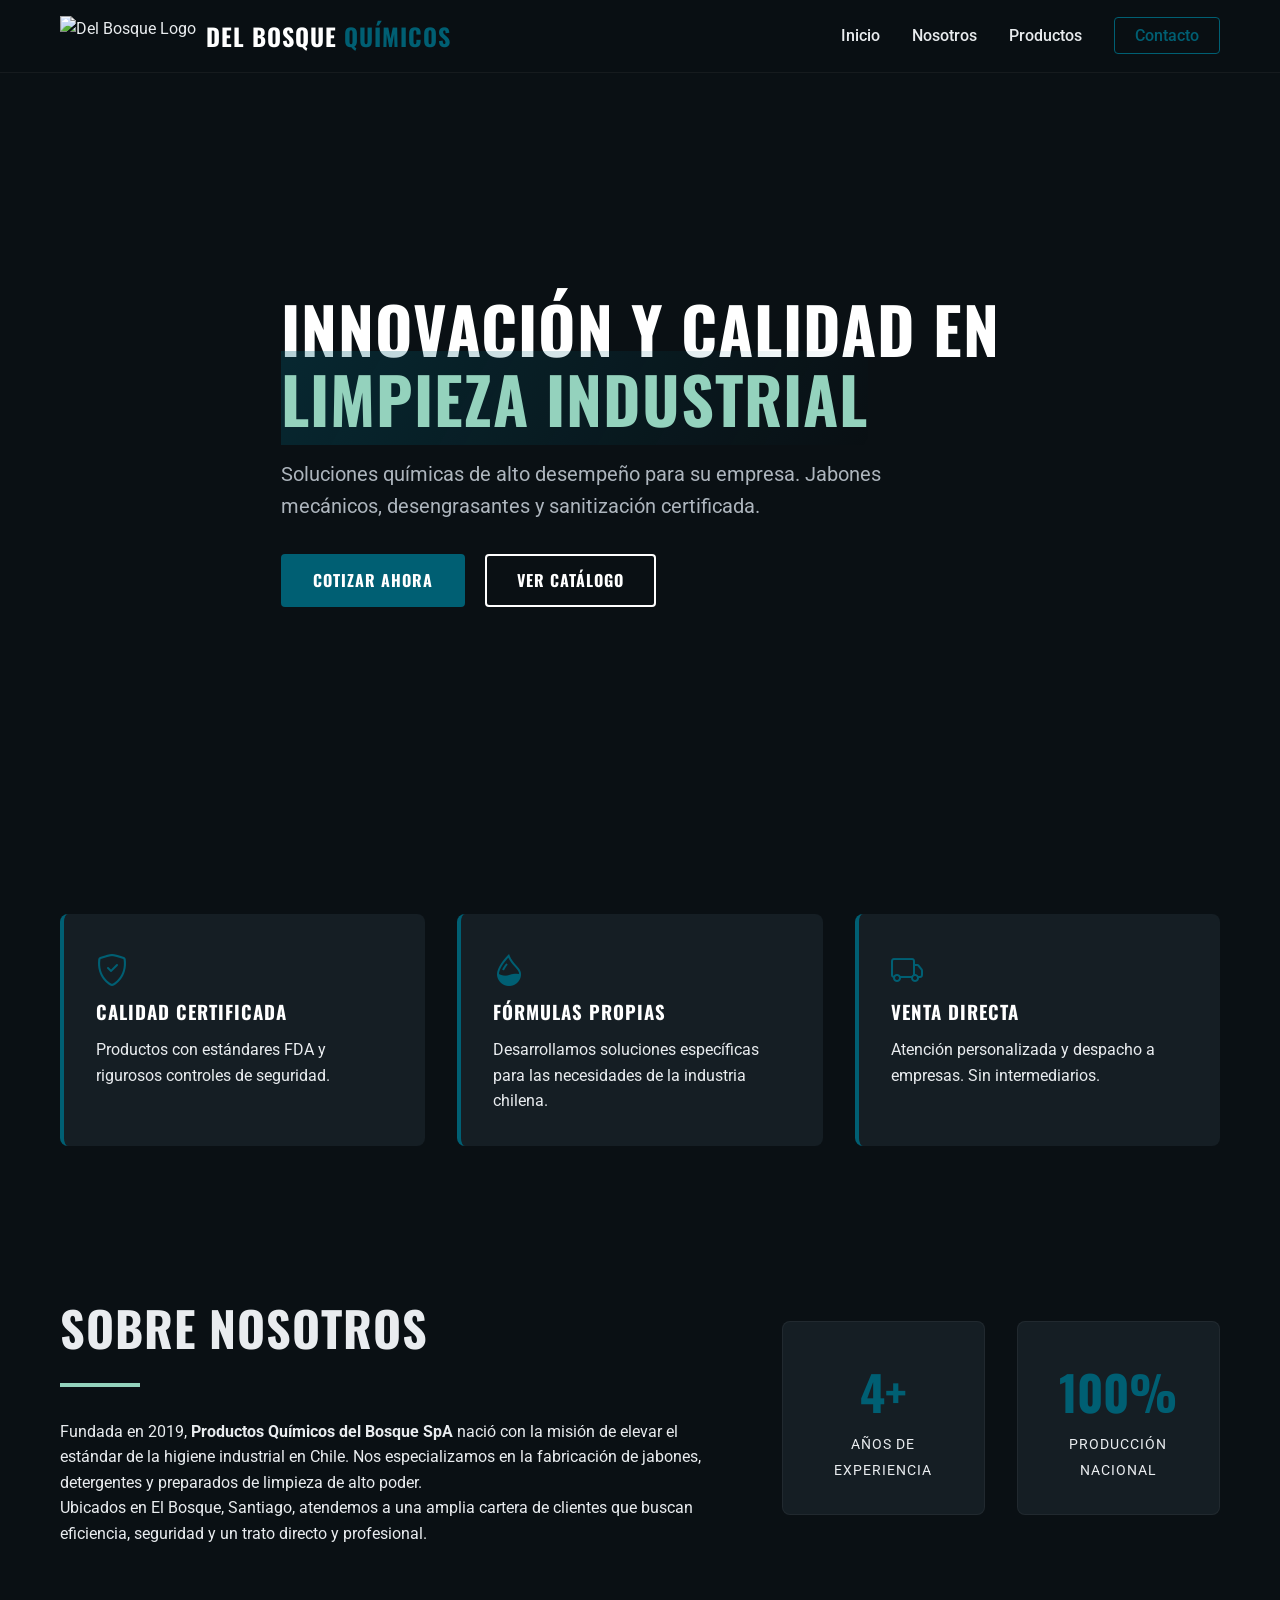
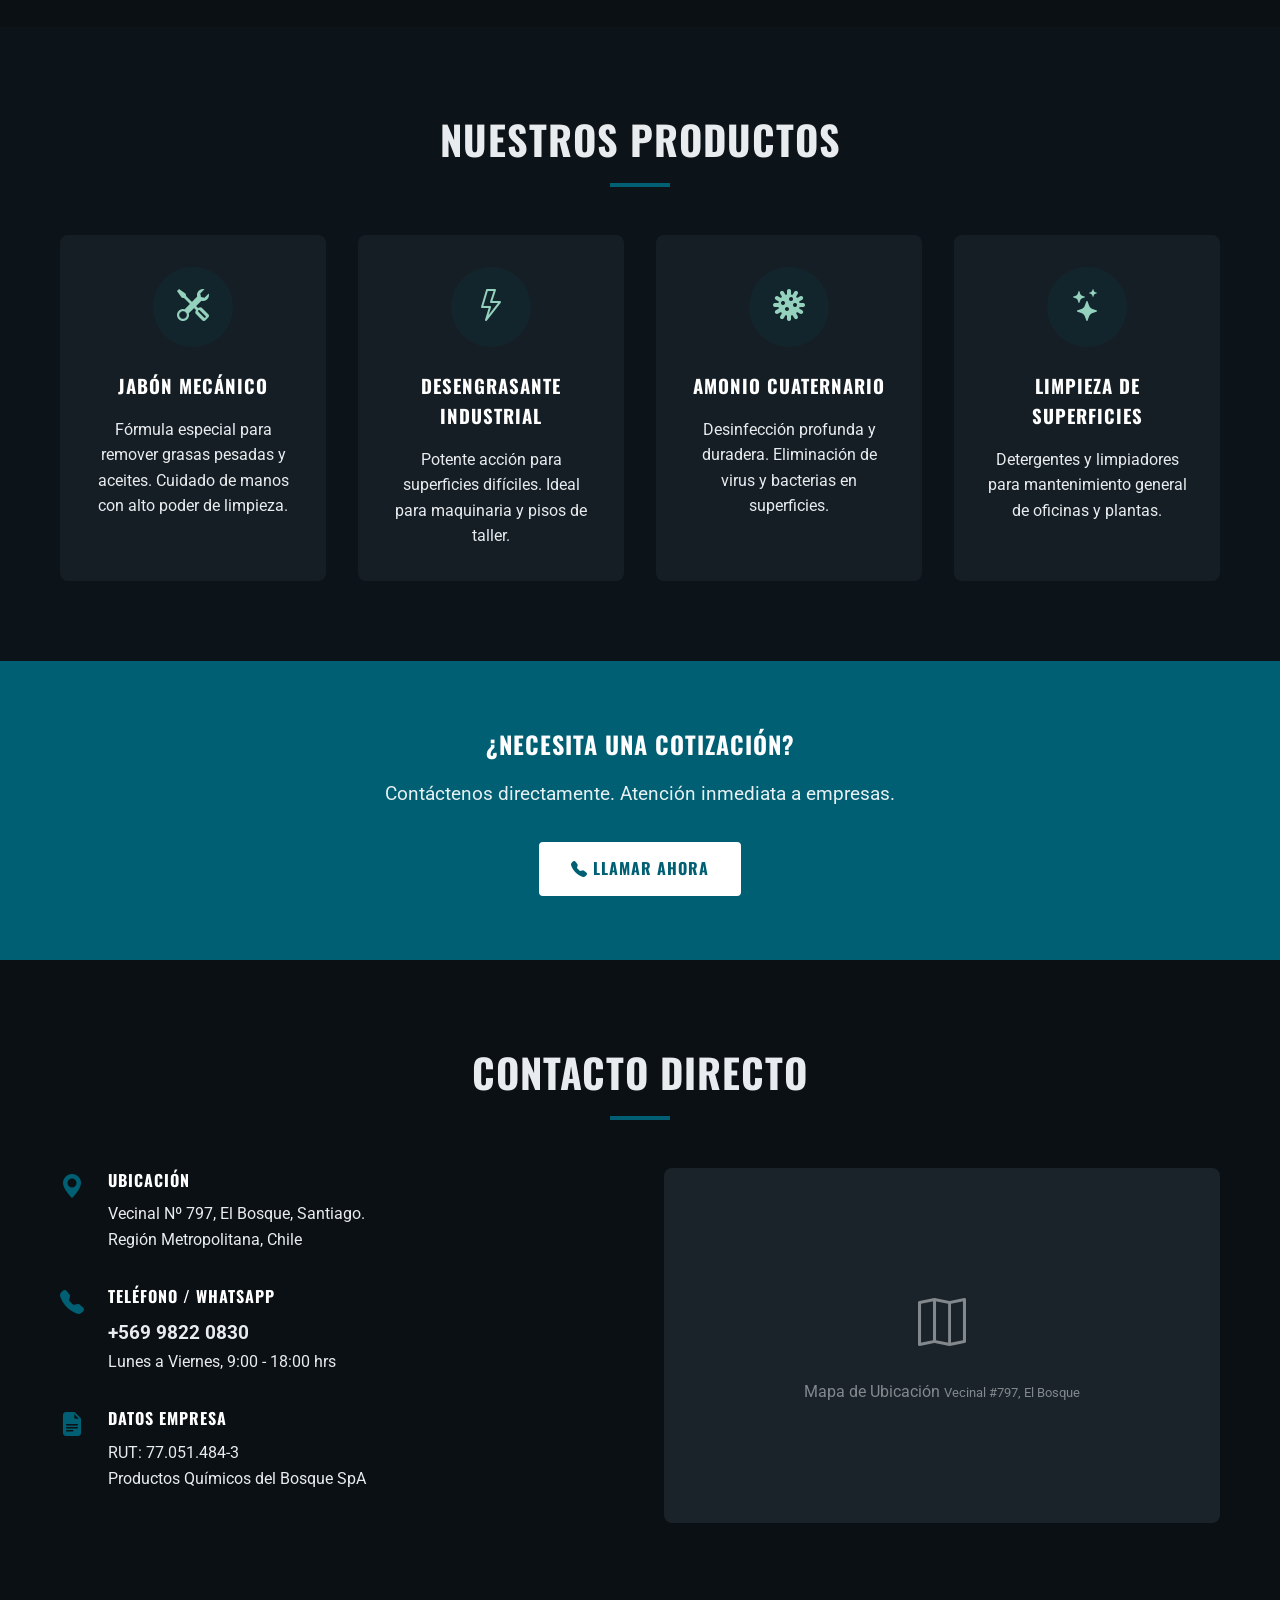
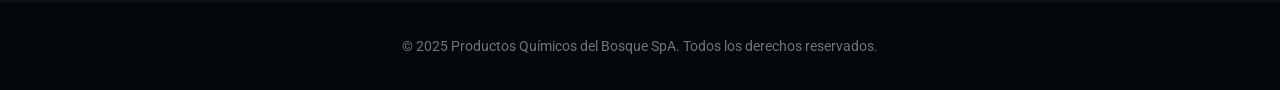
==== index.html @ 4465a27d "Add files via upload" ====
<!DOCTYPE html>
<html lang="es">

<head>
    <meta charset="UTF-8">
    <meta name="viewport" content="width=device-width, initial-scale=1.0">
    <title>Productos Químicos del Bosque | Soluciones de Limpieza Industrial</title>
    <meta name="description"
        content="Fabricación de jabones, detergentes y productos de limpieza industrial de alto estándar. Productos Químicos del Bosque SpA.">

    <!-- Fonts -->
    <link rel="preconnect" href="https://fonts.googleapis.com">
    <link rel="preconnect" href="https://fonts.gstatic.com" crossorigin>
    <link
        href="https://fonts.googleapis.com/css2?family=Oswald:wght@400;700&family=Roboto:wght@300;400;700&display=swap"
        rel="stylesheet">

    <!-- Styles -->
    <link rel="stylesheet" href="style.css">

    <!-- Icons -->
    <link rel="stylesheet" href="https://cdn.jsdelivr.net/npm/bootstrap-icons@1.11.1/font/bootstrap-icons.css">
</head>

<body>

    <!-- Navigation -->
    <nav class="navbar">
        <div class="container nav-container">
            <div class="logo">
                <img src="logo_placeholder.png" alt="Del Bosque Logo" class="logo-img">
                <span class="logo-text">DEL BOSQUE <span class="accent-text">QUÍMICOS</span></span>
            </div>
            <ul class="nav-links">
                <li><a href="#home">Inicio</a></li>
                <li><a href="#about">Nosotros</a></li>
                <li><a href="#products">Productos</a></li>
                <li><a href="#contact" class="btn-nav">Contacto</a></li>
            </ul>
            <div class="mobile-toggle">
                <i class="bi bi-list"></i>
            </div>
        </div>
    </nav>

    <!-- Hero Section -->
    <header id="home" class="hero">
        <div class="hero-overlay"></div>
        <div class="container hero-content">
            <h1 class="fade-in">INNOVACIÓN Y CALIDAD EN <br><span class="text-highlight">LIMPIEZA INDUSTRIAL</span></h1>
            <p class="fade-in delay-1">Soluciones químicas de alto desempeño para su empresa. Jabones mecánicos,
                desengrasantes y sanitización certificada.</p>
            <div class="hero-btns fade-in delay-2">
                <a href="#contact" class="btn btn-primary">COTIZAR AHORA</a>
                <a href="#products" class="btn btn-outline">VER CATÁLOGO</a>
            </div>
        </div>
    </header>

    <!-- Features / Intro -->
    <section class="features">
        <div class="container feature-grid">
            <div class="feature-card">
                <i class="bi bi-shield-check"></i>
                <h3>Calidad Certificada</h3>
                <p>Productos con estándares FDA y rigurosos controles de seguridad.</p>
            </div>
            <div class="feature-card">
                <i class="bi bi-droplet-half"></i>
                <h3>Fórmulas Propias</h3>
                <p>Desarrollamos soluciones específicas para las necesidades de la industria chilena.</p>
            </div>
            <div class="feature-card">
                <i class="bi bi-truck"></i>
                <h3>Venta Directa</h3>
                <p>Atención personalizada y despacho a empresas. Sin intermediarios.</p>
            </div>
        </div>
    </section>

    <!-- About Section -->
    <section id="about" class="about">
        <div class="container split-layout">
            <div class="about-text">
                <h2>SOBRE NOSOTROS</h2>
                <div class="divider"></div>
                <p>Fundada en 2019, <strong>Productos Químicos del Bosque SpA</strong> nació con la misión de elevar el
                    estándar de la higiene industrial en Chile. Nos especializamos en la fabricación de jabones,
                    detergentes y preparados de limpieza de alto poder.</p>
                <p>Ubicados en El Bosque, Santiago, atendemos a una amplia cartera de clientes que buscan eficiencia,
                    seguridad y un trato directo y profesional.</p>
            </div>
            <div class="about-stats">
                <div class="stat-item">
                    <span class="number">4+</span>
                    <span class="label">Años de Experiencia</span>
                </div>
                <div class="stat-item">
                    <span class="number">100%</span>
                    <span class="label">Producción Nacional</span>
                </div>
            </div>
        </div>
    </section>

    <!-- Products Preview -->
    <section id="products" class="products">
        <div class="container">
            <h2 class="section-title">NUESTROS PRODUCTOS</h2>
            <div class="product-grid">
                <div class="product-card">
                    <div class="card-icon"><i class="bi bi-tools"></i></div>
                    <h3>Jabón Mecánico</h3>
                    <p>Fórmula especial para remover grasas pesadas y aceites. Cuidado de manos con alto poder de
                        limpieza.</p>
                </div>
                <div class="product-card">
                    <div class="card-icon"><i class="bi bi-lightning"></i></div>
                    <h3>Desengrasante Industrial</h3>
                    <p>Potente acción para superficies difíciles. Ideal para maquinaria y pisos de taller.</p>
                </div>
                <div class="product-card">
                    <div class="card-icon"><i class="bi bi-virus"></i></div>
                    <h3>Amonio Cuaternario</h3>
                    <p>Desinfección profunda y duradera. Eliminación de virus y bacterias en superficies.</p>
                </div>
                <div class="product-card">
                    <div class="card-icon"><i class="bi bi-stars"></i></div>
                    <h3>Limpieza de Superficies</h3>
                    <p>Detergentes y limpiadores para mantenimiento general de oficinas y plantas.</p>
                </div>
            </div>
        </div>
    </section>

    <!-- CTA Section -->
    <section class="cta-section">
        <div class="container">
            <h2>¿NECESITA UNA COTIZACIÓN?</h2>
            <p>Contáctenos directamente. Atención inmediata a empresas.</p>
            <a href="tel:+56998220830" class="btn btn-white"><i class="bi bi-telephone-fill"></i> LLAMAR AHORA</a>
        </div>
    </section>

    <!-- Contact Section -->
    <section id="contact" class="contact">
        <div class="container">
            <h2 class="section-title">CONTACTO DIRECTO</h2>
            <div class="contact-wrapper">
                <div class="contact-info">
                    <div class="info-item">
                        <i class="bi bi-geo-alt-fill"></i>
                        <div>
                            <h4>Ubicación</h4>
                            <p>Vecinal Nº 797, El Bosque, Santiago.</p>
                            <p class="small">Región Metropolitana, Chile</p>
                        </div>
                    </div>
                    <div class="info-item">
                        <i class="bi bi-telephone-fill"></i>
                        <div>
                            <h4>Teléfono / WhatsApp</h4>
                            <p><a href="tel:+56998220830">+569 9822 0830</a></p>
                            <p class="small">Lunes a Viernes, 9:00 - 18:00 hrs</p>
                        </div>
                    </div>
                    <div class="info-item">
                        <i class="bi bi-file-earmark-text-fill"></i>
                        <div>
                            <h4>Datos Empresa</h4>
                            <p>RUT: 77.051.484-3</p>
                            <p>Productos Químicos del Bosque SpA</p>
                        </div>
                    </div>
                </div>
                <div class="contact-map-placeholder">
                    <!-- Map placeholder intended -->
                    <div class="map-mock">
                        <i class="bi bi-map"></i>
                        <span>Mapa de Ubicación</span>
                        <small>Vecinal #797, El Bosque</small>
                    </div>
                </div>
            </div>
        </div>
    </section>

    <!-- Footer -->
    <footer>
        <div class="container footer-content">
            <p>&copy; 2025 Productos Químicos del Bosque SpA. Todos los derechos reservados.</p>
        </div>
    </footer>

    <script src="script.js"></script>
</body>

</html>
---- style.css ----
:root {
    --primary-color: #005f73;
    /* Deep Teal */
    --accent-color: #94d2bd;
    /* Light Teal/Cyan for highlights */
    --dark-bg: #0a1014;
    /* Almost black */
    --card-bg: #151e24;
    /* Dark gray for cards */
    --text-color: #e9ecef;
    --text-muted: #adb5bd;
    --white: #ffffff;
    --transition: all 0.3s ease;
}

* {
    margin: 0;
    padding: 0;
    box-sizing: border-box;
}

html {
    scroll-behavior: smooth;
}

body {
    font-family: 'Roboto', sans-serif;
    background-color: var(--dark-bg);
    color: var(--text-color);
    line-height: 1.6;
    overflow-x: hidden;
}

h1,
h2,
h3,
h4,
.logo-text,
.btn {
    font-family: 'Oswald', sans-serif;
    text-transform: uppercase;
    letter-spacing: 1px;
}

/* Utilities */
.container {
    max-width: 1200px;
    margin: 0 auto;
    padding: 0 20px;
}

.section-title {
    font-size: 2.5rem;
    text-align: center;
    margin-bottom: 3rem;
    position: relative;
    padding-bottom: 1rem;
}

.section-title::after {
    content: '';
    position: absolute;
    bottom: 0;
    left: 50%;
    transform: translateX(-50%);
    width: 60px;
    height: 4px;
    background-color: var(--primary-color);
}

.btn {
    display: inline-block;
    padding: 12px 30px;
    text-decoration: none;
    font-weight: 700;
    border-radius: 4px;
    transition: var(--transition);
}

.btn-primary {
    background-color: var(--primary-color);
    color: var(--white);
    border: 2px solid var(--primary-color);
}

.btn-primary:hover {
    background-color: transparent;
    border-color: var(--accent-color);
    color: var(--accent-color);
}

.btn-outline {
    background-color: transparent;
    color: var(--white);
    border: 2px solid var(--white);
    margin-left: 1rem;
}

.btn-outline:hover {
    background-color: var(--white);
    color: var(--dark-bg);
}

.btn-white {
    background-color: var(--white);
    color: var(--primary-color);
    border: 2px solid var(--white);
}

.btn-white:hover {
    background-color: transparent;
    color: var(--white);
}

/* Navbar */
.navbar {
    position: fixed;
    top: 0;
    width: 100%;
    background: rgba(10, 16, 20, 0.95);
    backdrop-filter: blur(10px);
    z-index: 1000;
    padding: 1rem 0;
    border-bottom: 1px solid rgba(255, 255, 255, 0.05);
}

.nav-container {
    display: flex;
    justify-content: space-between;
    align-items: center;
}

.logo {
    display: flex;
    align-items: center;
    gap: 10px;
}

.logo-img {
    height: 40px;
}

.logo-text {
    font-size: 1.5rem;
    font-weight: 700;
    color: var(--white);
}

.accent-text {
    color: var(--primary-color);
}

.nav-links {
    display: flex;
    list-style: none;
    gap: 2rem;
    align-items: center;
}

.nav-links a {
    color: var(--text-color);
    text-decoration: none;
    font-weight: 500;
    transition: var(--transition);
}

.nav-links a:hover {
    color: var(--accent-color);
}

.btn-nav {
    border: 1px solid var(--primary-color);
    padding: 8px 20px;
    border-radius: 4px;
    color: var(--primary-color) !important;
}

.btn-nav:hover {
    background-color: var(--primary-color);
    color: var(--white) !important;
}

.mobile-toggle {
    display: none;
    font-size: 1.5rem;
    cursor: pointer;
}

/* Hero */
.hero {
    height: 100vh;
    background-image: url('hero_background.png');
    background-size: cover;
    background-position: center;
    position: relative;
    display: flex;
    align-items: center;
    margin-bottom: 0;
    /* Changed from -5px to 0 to fix potential gap */
}

.hero-overlay {
    position: absolute;
    top: 0;
    left: 0;
    width: 100%;
    height: 100%;
    background: linear-gradient(rgba(10, 16, 20, 0.7), rgba(10, 16, 20, 0.9));
}

.hero-content {
    position: relative;
    z-index: 1;
    max-width: 800px;
}

.hero h1 {
    font-size: 4rem;
    line-height: 1.1;
    margin-bottom: 1.5rem;
    color: var(--white);
}

.text-highlight {
    color: var(--accent-color);
    background: linear-gradient(120deg, rgba(0, 95, 115, 0.3) 0%, rgba(0, 95, 115, 0) 100%);
}

.hero p {
    font-size: 1.25rem;
    margin-bottom: 2rem;
    color: var(--text-muted);
    max-width: 600px;
}

/* Features */
.features {
    padding: 4rem 0;
    background-color: var(--dark-bg);
    margin-top: -50px;
    position: relative;
    z-index: 2;
}

.feature-grid {
    display: grid;
    grid-template-columns: repeat(auto-fit, minmax(300px, 1fr));
    gap: 2rem;
}

.feature-card {
    background: var(--card-bg);
    padding: 2rem;
    border-radius: 8px;
    border-left: 4px solid var(--primary-color);
    transition: var(--transition);
}

.feature-card:hover {
    transform: translateY(-5px);
    box-shadow: 0 10px 30px rgba(0, 0, 0, 0.3);
}

.feature-card i {
    font-size: 2rem;
    color: var(--primary-color);
    margin-bottom: 1rem;
}

.feature-card h3 {
    margin-bottom: 10px;
    color: var(--white);
}

/* About */
.about {
    padding: 5rem 0;
}

.split-layout {
    display: grid;
    grid-template-columns: 1.5fr 1fr;
    gap: 4rem;
    align-items: center;
}

.about-text h2 {
    font-size: 3rem;
    margin-bottom: 1rem;
}

.divider {
    width: 80px;
    height: 4px;
    background-color: var(--accent-color);
    margin-bottom: 2rem;
}

.about-stats {
    display: grid;
    grid-template-columns: 1fr 1fr;
    gap: 2rem;
}

.stat-item {
    text-align: center;
    background: var(--card-bg);
    padding: 2rem;
    border-radius: 8px;
    border: 1px solid rgba(255, 255, 255, 0.05);
}

.stat-item .number {
    display: block;
    font-size: 3rem;
    font-weight: 700;
    color: var(--primary-color);
    font-family: 'Oswald', sans-serif;
}

.stat-item .label {
    font-size: 0.9rem;
    text-transform: uppercase;
    letter-spacing: 1px;
}

/* Products */
.products {
    padding: 5rem 0;
    background-color: #0d1419;
}

.product-grid {
    display: grid;
    grid-template-columns: repeat(auto-fit, minmax(250px, 1fr));
    gap: 2rem;
}

.product-card {
    background: var(--card-bg);
    padding: 2rem;
    border-radius: 8px;
    text-align: center;
    transition: var(--transition);
    position: relative;
    overflow: hidden;
}

.product-card:hover {
    background: #1c262e;
    transform: translateY(-5px);
}

.card-icon {
    width: 80px;
    height: 80px;
    background-color: rgba(0, 95, 115, 0.1);
    border-radius: 50%;
    display: flex;
    align-items: center;
    justify-content: center;
    margin: 0 auto 1.5rem;
    color: var(--accent-color);
    font-size: 2rem;
}

.product-card h3 {
    margin-bottom: 1rem;
    color: var(--white);
}

/* CTA */
.cta-section {
    padding: 4rem 0;
    background-color: var(--primary-color);
    text-align: center;
    color: var(--white);
}

.cta-section h2 {
    margin-bottom: 1rem;
}

.cta-section p {
    margin-bottom: 2rem;
    font-size: 1.2rem;
    opacity: 0.9;
}

/* Contact */
.contact {
    padding: 5rem 0;
}

.contact-wrapper {
    display: grid;
    grid-template-columns: 1fr 1fr;
    gap: 3rem;
}

.info-item {
    display: flex;
    gap: 1.5rem;
    margin-bottom: 2rem;
}

.info-item i {
    font-size: 1.5rem;
    color: var(--primary-color);
}

.info-item h4 {
    margin-bottom: 0.5rem;
    color: var(--white);
}

.info-item a {
    color: var(--text-color);
    text-decoration: none;
    font-size: 1.2rem;
    font-weight: 700;
    transition: var(--transition);
}

.info-item a:hover {
    color: var(--accent-color);
}

.contact-map-placeholder {
    height: 100%;
    min-height: 300px;
    background-color: #1a2329;
    border-radius: 8px;
    display: flex;
    align-items: center;
    justify-content: center;
}

.map-mock {
    text-align: center;
    opacity: 0.5;
}

.map-mock i {
    font-size: 3rem;
    display: block;
    margin-bottom: 1rem;
}

/* Footer */
footer {
    padding: 2rem 0;
    background-color: #05080a;
    text-align: center;
    font-size: 0.9rem;
    color: #6c757d;
}

/* Responsive */
@media (max-width: 768px) {
    .hero h1 {
        font-size: 2.5rem;
    }

    .nav-links {
        display: none;
    }

    .mobile-toggle {
        display: block;
    }

    .split-layout,
    .contact-wrapper {
        grid-template-columns: 1fr;
    }

    .hero {
        text-align: center;
        justify-content: center;
    }

    .hero-content {
        display: flex;
        flex-direction: column;
        align-items: center;
    }
}

/* Animations */
.fade-in {
    opacity: 0;
    transform: translateY(20px);
    animation: fadeIn 0.8s forwards;
}

.delay-1 {
    animation-delay: 0.2s;
}

.delay-2 {
    animation-delay: 0.4s;
}

@keyframes fadeIn {
    to {
        opacity: 1;
        transform: translateY(0);
    }
}
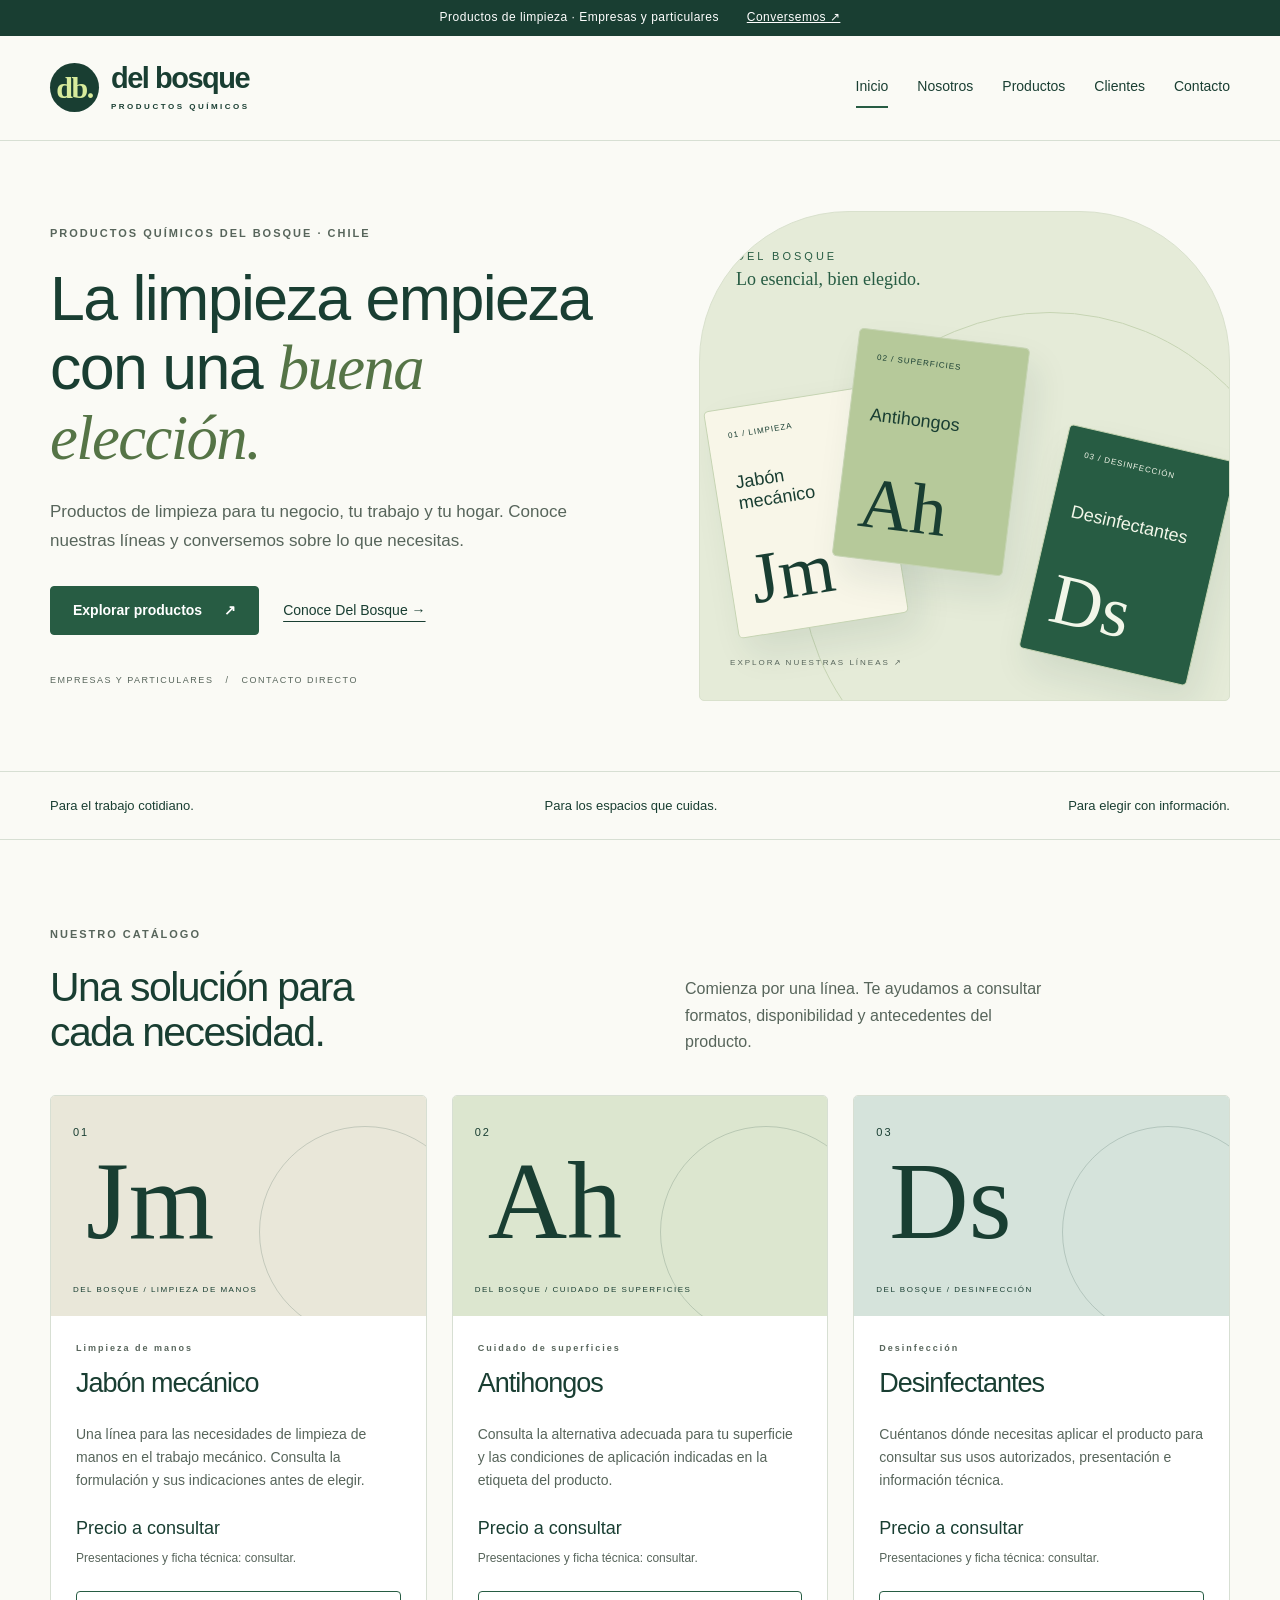
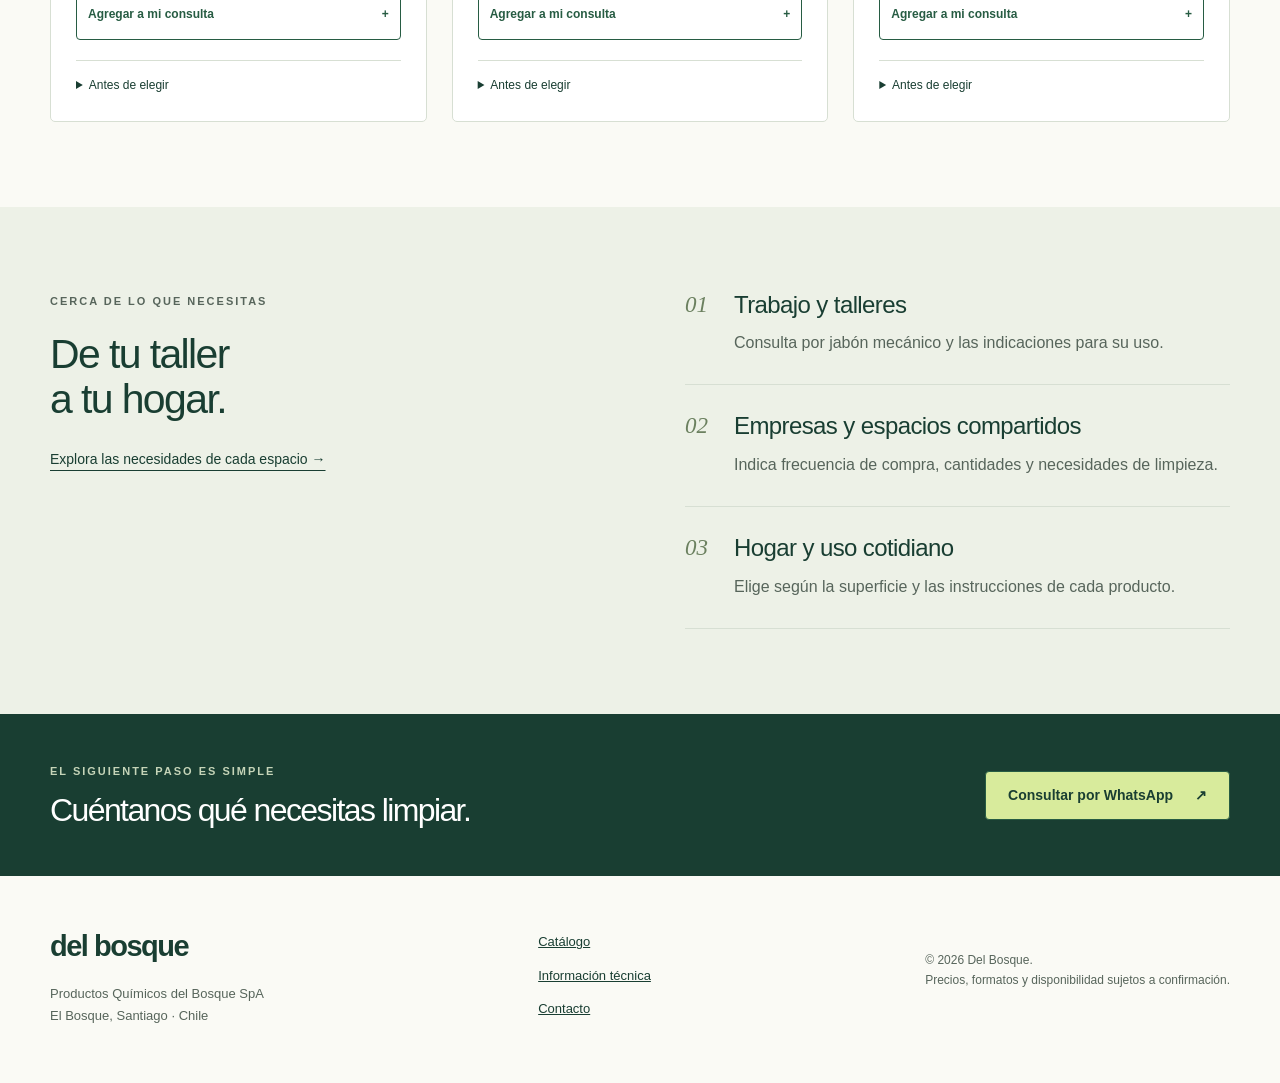
==== commit ed49fed7: "Build Del Bosque corporate site and WhatsApp product catalogue" ====
--- a/index.html
+++ b/index.html
@@ -1,198 +1 @@
-<!DOCTYPE html>
-<html lang="es">
-
-<head>
-    <meta charset="UTF-8">
-    <meta name="viewport" content="width=device-width, initial-scale=1.0">
-    <title>Productos Químicos del Bosque | Soluciones de Limpieza Industrial</title>
-    <meta name="description"
-        content="Fabricación de jabones, detergentes y productos de limpieza industrial de alto estándar. Productos Químicos del Bosque SpA.">
-
-    <!-- Fonts -->
-    <link rel="preconnect" href="https://fonts.googleapis.com">
-    <link rel="preconnect" href="https://fonts.gstatic.com" crossorigin>
-    <link
-        href="https://fonts.googleapis.com/css2?family=Oswald:wght@400;700&family=Roboto:wght@300;400;700&display=swap"
-        rel="stylesheet">
-
-    <!-- Styles -->
-    <link rel="stylesheet" href="style.css">
-
-    <!-- Icons -->
-    <link rel="stylesheet" href="https://cdn.jsdelivr.net/npm/bootstrap-icons@1.11.1/font/bootstrap-icons.css">
-</head>
-
-<body>
-
-    <!-- Navigation -->
-    <nav class="navbar">
-        <div class="container nav-container">
-            <div class="logo">
-                <img src="logo_placeholder.png" alt="Del Bosque Logo" class="logo-img">
-                <span class="logo-text">DEL BOSQUE <span class="accent-text">QUÍMICOS</span></span>
-            </div>
-            <ul class="nav-links">
-                <li><a href="#home">Inicio</a></li>
-                <li><a href="#about">Nosotros</a></li>
-                <li><a href="#products">Productos</a></li>
-                <li><a href="#contact" class="btn-nav">Contacto</a></li>
-            </ul>
-            <div class="mobile-toggle">
-                <i class="bi bi-list"></i>
-            </div>
-        </div>
-    </nav>
-
-    <!-- Hero Section -->
-    <header id="home" class="hero">
-        <div class="hero-overlay"></div>
-        <div class="container hero-content">
-            <h1 class="fade-in">INNOVACIÓN Y CALIDAD EN <br><span class="text-highlight">LIMPIEZA INDUSTRIAL</span></h1>
-            <p class="fade-in delay-1">Soluciones químicas de alto desempeño para su empresa. Jabones mecánicos,
-                desengrasantes y sanitización certificada.</p>
-            <div class="hero-btns fade-in delay-2">
-                <a href="#contact" class="btn btn-primary">COTIZAR AHORA</a>
-                <a href="#products" class="btn btn-outline">VER CATÁLOGO</a>
-            </div>
-        </div>
-    </header>
-
-    <!-- Features / Intro -->
-    <section class="features">
-        <div class="container feature-grid">
-            <div class="feature-card">
-                <i class="bi bi-shield-check"></i>
-                <h3>Calidad Certificada</h3>
-                <p>Productos con estándares FDA y rigurosos controles de seguridad.</p>
-            </div>
-            <div class="feature-card">
-                <i class="bi bi-droplet-half"></i>
-                <h3>Fórmulas Propias</h3>
-                <p>Desarrollamos soluciones específicas para las necesidades de la industria chilena.</p>
-            </div>
-            <div class="feature-card">
-                <i class="bi bi-truck"></i>
-                <h3>Venta Directa</h3>
-                <p>Atención personalizada y despacho a empresas. Sin intermediarios.</p>
-            </div>
-        </div>
-    </section>
-
-    <!-- About Section -->
-    <section id="about" class="about">
-        <div class="container split-layout">
-            <div class="about-text">
-                <h2>SOBRE NOSOTROS</h2>
-                <div class="divider"></div>
-                <p>Fundada en 2019, <strong>Productos Químicos del Bosque SpA</strong> nació con la misión de elevar el
-                    estándar de la higiene industrial en Chile. Nos especializamos en la fabricación de jabones,
-                    detergentes y preparados de limpieza de alto poder.</p>
-                <p>Ubicados en El Bosque, Santiago, atendemos a una amplia cartera de clientes que buscan eficiencia,
-                    seguridad y un trato directo y profesional.</p>
-            </div>
-            <div class="about-stats">
-                <div class="stat-item">
-                    <span class="number">4+</span>
-                    <span class="label">Años de Experiencia</span>
-                </div>
-                <div class="stat-item">
-                    <span class="number">100%</span>
-                    <span class="label">Producción Nacional</span>
-                </div>
-            </div>
-        </div>
-    </section>
-
-    <!-- Products Preview -->
-    <section id="products" class="products">
-        <div class="container">
-            <h2 class="section-title">NUESTROS PRODUCTOS</h2>
-            <div class="product-grid">
-                <div class="product-card">
-                    <div class="card-icon"><i class="bi bi-tools"></i></div>
-                    <h3>Jabón Mecánico</h3>
-                    <p>Fórmula especial para remover grasas pesadas y aceites. Cuidado de manos con alto poder de
-                        limpieza.</p>
-                </div>
-                <div class="product-card">
-                    <div class="card-icon"><i class="bi bi-lightning"></i></div>
-                    <h3>Desengrasante Industrial</h3>
-                    <p>Potente acción para superficies difíciles. Ideal para maquinaria y pisos de taller.</p>
-                </div>
-                <div class="product-card">
-                    <div class="card-icon"><i class="bi bi-virus"></i></div>
-                    <h3>Amonio Cuaternario</h3>
-                    <p>Desinfección profunda y duradera. Eliminación de virus y bacterias en superficies.</p>
-                </div>
-                <div class="product-card">
-                    <div class="card-icon"><i class="bi bi-stars"></i></div>
-                    <h3>Limpieza de Superficies</h3>
-                    <p>Detergentes y limpiadores para mantenimiento general de oficinas y plantas.</p>
-                </div>
-            </div>
-        </div>
-    </section>
-
-    <!-- CTA Section -->
-    <section class="cta-section">
-        <div class="container">
-            <h2>¿NECESITA UNA COTIZACIÓN?</h2>
-            <p>Contáctenos directamente. Atención inmediata a empresas.</p>
-            <a href="tel:+56998220830" class="btn btn-white"><i class="bi bi-telephone-fill"></i> LLAMAR AHORA</a>
-        </div>
-    </section>
-
-    <!-- Contact Section -->
-    <section id="contact" class="contact">
-        <div class="container">
-            <h2 class="section-title">CONTACTO DIRECTO</h2>
-            <div class="contact-wrapper">
-                <div class="contact-info">
-                    <div class="info-item">
-                        <i class="bi bi-geo-alt-fill"></i>
-                        <div>
-                            <h4>Ubicación</h4>
-                            <p>Vecinal Nº 797, El Bosque, Santiago.</p>
-                            <p class="small">Región Metropolitana, Chile</p>
-                        </div>
-                    </div>
-                    <div class="info-item">
-                        <i class="bi bi-telephone-fill"></i>
-                        <div>
-                            <h4>Teléfono / WhatsApp</h4>
-                            <p><a href="tel:+56998220830">+569 9822 0830</a></p>
-                            <p class="small">Lunes a Viernes, 9:00 - 18:00 hrs</p>
-                        </div>
-                    </div>
-                    <div class="info-item">
-                        <i class="bi bi-file-earmark-text-fill"></i>
-                        <div>
-                            <h4>Datos Empresa</h4>
-                            <p>RUT: 77.051.484-3</p>
-                            <p>Productos Químicos del Bosque SpA</p>
-                        </div>
-                    </div>
-                </div>
-                <div class="contact-map-placeholder">
-                    <!-- Map placeholder intended -->
-                    <div class="map-mock">
-                        <i class="bi bi-map"></i>
-                        <span>Mapa de Ubicación</span>
-                        <small>Vecinal #797, El Bosque</small>
-                    </div>
-                </div>
-            </div>
-        </div>
-    </section>
-
-    <!-- Footer -->
-    <footer>
-        <div class="container footer-content">
-            <p>&copy; 2025 Productos Químicos del Bosque SpA. Todos los derechos reservados.</p>
-        </div>
-    </footer>
-
-    <script src="script.js"></script>
-</body>
-
-</html>+<!doctype html><html lang="es-CL"><head><meta charset="UTF-8"><meta name="viewport" content="width=device-width, initial-scale=1"><title>Limpieza para empresas y hogares | Del Bosque</title><meta name="description" content="Limpieza para empresas y hogares. Productos Químicos del Bosque: jabón mecánico, antihongos y desinfectantes. Consulta formatos y disponibilidad."><link rel="stylesheet" href="style.css"><script src="script.js" defer></script></head><body><a class="skip" href="#main">Saltar al contenido</a><div class="topbar">Productos de limpieza · Empresas y particulares <a href="contacto.html">Conversemos ↗</a></div><header class="site-header"><div class="container nav-wrap"><a class="brand" href="index.html" aria-label="Del Bosque, inicio"><span class="brand-icon" aria-hidden="true">db.</span><span>del bosque<small>PRODUCTOS QUÍMICOS</small></span></a><button class="menu-toggle" aria-expanded="false" aria-controls="navigation" hidden>Menú</button><nav id="navigation" aria-label="Navegación principal"><a href="index.html" aria-current="page">Inicio</a><a href="nosotros.html">Nosotros</a><a href="productos.html">Productos</a><a href="clientes.html">Clientes</a><a href="contacto.html">Contacto</a></nav></div></header><main id="main"><section class="hero container"><div><p class="eyebrow">PRODUCTOS QUÍMICOS DEL BOSQUE · CHILE</p><h1>La limpieza empieza con una <em>buena elección.</em></h1><p class="lead">Productos de limpieza para tu negocio, tu trabajo y tu hogar. Conoce nuestras líneas y conversemos sobre lo que necesitas.</p><div class="actions"><a class="button" href="productos.html">Explorar productos <span>↗</span></a><a class="text-link" href="nosotros.html">Conoce Del Bosque →</a></div><p class="hero-note">EMPRESAS Y PARTICULARES &nbsp; / &nbsp; CONTACTO DIRECTO</p></div><div class="hero-art" aria-label="Composición gráfica de las tres líneas de productos"><div class="orbit"></div><p class="art-top">DEL BOSQUE<br><small>Lo esencial, bien elegido.</small></p><div class="sample sample-one"><span>01 / LIMPIEZA</span><strong>Jabón<br>mecánico</strong><b>Jm</b></div><div class="sample sample-two"><span>02 / SUPERFICIES</span><strong>Antihongos</strong><b>Ah</b></div><div class="sample sample-three"><span>03 / DESINFECCIÓN</span><strong>Desinfectantes</strong><b>Ds</b></div><p class="art-bottom">EXPLORA NUESTRAS LÍNEAS ↗</p></div></section><div class="ribbon"><div class="container"><span>Para el trabajo cotidiano.</span><span>Para los espacios que cuidas.</span><span>Para elegir con información.</span></div></div><section class="container section"><div class="section-heading"><div><p class="eyebrow">NUESTRO CATÁLOGO</p><h2>Una solución para<br>cada necesidad.</h2></div><p>Comienza por una línea. Te ayudamos a consultar formatos, disponibilidad y antecedentes del producto.</p></div><div class="product-grid"><article class="product-card" data-category="Limpieza de manos" data-name="Jabón mecánico"><div class="product-art art-0" aria-hidden="true"><span class="product-number">01</span><span class="product-letter">Jm</span><span class="art-caption">DEL BOSQUE / LIMPIEZA DE MANOS</span></div><div class="product-body"><p class="eyebrow">Limpieza de manos</p><h2>Jabón mecánico</h2><p>Una línea para las necesidades de limpieza de manos en el trabajo mecánico. Consulta la formulación y sus indicaciones antes de elegir.</p><p class="price">Precio a consultar</p><p class="small">Presentaciones y ficha técnica: consultar.</p><button class="button secondary add-product" data-id="jabon-mecanico" type="button">Agregar a mi consulta <span aria-hidden="true">+</span></button><details><summary>Antes de elegir</summary><p>Solicita la etiqueta, indicaciones de uso y documentación técnica correspondiente. La compatibilidad, dosificación y precauciones dependen del producto específico.</p></details></div></article><article class="product-card" data-category="Cuidado de superficies" data-name="Antihongos"><div class="product-art art-1" aria-hidden="true"><span class="product-number">02</span><span class="product-letter">Ah</span><span class="art-caption">DEL BOSQUE / CUIDADO DE SUPERFICIES</span></div><div class="product-body"><p class="eyebrow">Cuidado de superficies</p><h2>Antihongos</h2><p>Consulta la alternativa adecuada para tu superficie y las condiciones de aplicación indicadas en la etiqueta del producto.</p><p class="price">Precio a consultar</p><p class="small">Presentaciones y ficha técnica: consultar.</p><button class="button secondary add-product" data-id="antihongos" type="button">Agregar a mi consulta <span aria-hidden="true">+</span></button><details><summary>Antes de elegir</summary><p>Solicita la etiqueta, indicaciones de uso y documentación técnica correspondiente. La compatibilidad, dosificación y precauciones dependen del producto específico.</p></details></div></article><article class="product-card" data-category="Desinfección" data-name="Desinfectantes"><div class="product-art art-2" aria-hidden="true"><span class="product-number">03</span><span class="product-letter">Ds</span><span class="art-caption">DEL BOSQUE / DESINFECCIÓN</span></div><div class="product-body"><p class="eyebrow">Desinfección</p><h2>Desinfectantes</h2><p>Cuéntanos dónde necesitas aplicar el producto para consultar sus usos autorizados, presentación e información técnica.</p><p class="price">Precio a consultar</p><p class="small">Presentaciones y ficha técnica: consultar.</p><button class="button secondary add-product" data-id="desinfectantes" type="button">Agregar a mi consulta <span aria-hidden="true">+</span></button><details><summary>Antes de elegir</summary><p>Solicita la etiqueta, indicaciones de uso y documentación técnica correspondiente. La compatibilidad, dosificación y precauciones dependen del producto específico.</p></details></div></article></div></section><section class="soft section"><div class="container split"><div><p class="eyebrow">CERCA DE LO QUE NECESITAS</p><h2>De tu taller<br>a tu hogar.</h2><a class="text-link" href="clientes.html">Explora las necesidades de cada espacio →</a></div><div class="rows"><article><span>01</span><div><h3>Trabajo y talleres</h3><p>Consulta por jabón mecánico y las indicaciones para su uso.</p></div></article><article><span>02</span><div><h3>Empresas y espacios compartidos</h3><p>Indica frecuencia de compra, cantidades y necesidades de limpieza.</p></div></article><article><span>03</span><div><h3>Hogar y uso cotidiano</h3><p>Elige según la superficie y las instrucciones de cada producto.</p></div></article></div></div></section></main><section class="closing"><div class="container"><div><p class="eyebrow">EL SIGUIENTE PASO ES SIMPLE</p><h2>Cuéntanos qué necesitas limpiar.</h2></div><a class="button" href="https://wa.me/56998220830?text=Hola%2C%20quisiera%20consultar%20por%20los%20productos%20Del%20Bosque." target="_blank" rel="noopener noreferrer">Consultar por WhatsApp <span aria-hidden="true">↗</span></a></div></section><footer class="container"><div><a class="brand" href="index.html">del bosque</a><p>Productos Químicos del Bosque SpA<br>El Bosque, Santiago · Chile</p></div><div><a href="productos.html">Catálogo</a><a href="informacion-tecnica.html">Información técnica</a><a href="contacto.html">Contacto</a></div><p class="small">© <span id="year">2026</span> Del Bosque.<br>Precios, formatos y disponibilidad sujetos a confirmación.</p></footer></body></html>
--- a/style.css
+++ b/style.css
@@ -1,510 +1,3 @@
-:root {
-    --primary-color: #005f73;
-    /* Deep Teal */
-    --accent-color: #94d2bd;
-    /* Light Teal/Cyan for highlights */
-    --dark-bg: #0a1014;
-    /* Almost black */
-    --card-bg: #151e24;
-    /* Dark gray for cards */
-    --text-color: #e9ecef;
-    --text-muted: #adb5bd;
-    --white: #ffffff;
-    --transition: all 0.3s ease;
-}
-
-* {
-    margin: 0;
-    padding: 0;
-    box-sizing: border-box;
-}
-
-html {
-    scroll-behavior: smooth;
-}
-
-body {
-    font-family: 'Roboto', sans-serif;
-    background-color: var(--dark-bg);
-    color: var(--text-color);
-    line-height: 1.6;
-    overflow-x: hidden;
-}
-
-h1,
-h2,
-h3,
-h4,
-.logo-text,
-.btn {
-    font-family: 'Oswald', sans-serif;
-    text-transform: uppercase;
-    letter-spacing: 1px;
-}
-
-/* Utilities */
-.container {
-    max-width: 1200px;
-    margin: 0 auto;
-    padding: 0 20px;
-}
-
-.section-title {
-    font-size: 2.5rem;
-    text-align: center;
-    margin-bottom: 3rem;
-    position: relative;
-    padding-bottom: 1rem;
-}
-
-.section-title::after {
-    content: '';
-    position: absolute;
-    bottom: 0;
-    left: 50%;
-    transform: translateX(-50%);
-    width: 60px;
-    height: 4px;
-    background-color: var(--primary-color);
-}
-
-.btn {
-    display: inline-block;
-    padding: 12px 30px;
-    text-decoration: none;
-    font-weight: 700;
-    border-radius: 4px;
-    transition: var(--transition);
-}
-
-.btn-primary {
-    background-color: var(--primary-color);
-    color: var(--white);
-    border: 2px solid var(--primary-color);
-}
-
-.btn-primary:hover {
-    background-color: transparent;
-    border-color: var(--accent-color);
-    color: var(--accent-color);
-}
-
-.btn-outline {
-    background-color: transparent;
-    color: var(--white);
-    border: 2px solid var(--white);
-    margin-left: 1rem;
-}
-
-.btn-outline:hover {
-    background-color: var(--white);
-    color: var(--dark-bg);
-}
-
-.btn-white {
-    background-color: var(--white);
-    color: var(--primary-color);
-    border: 2px solid var(--white);
-}
-
-.btn-white:hover {
-    background-color: transparent;
-    color: var(--white);
-}
-
-/* Navbar */
-.navbar {
-    position: fixed;
-    top: 0;
-    width: 100%;
-    background: rgba(10, 16, 20, 0.95);
-    backdrop-filter: blur(10px);
-    z-index: 1000;
-    padding: 1rem 0;
-    border-bottom: 1px solid rgba(255, 255, 255, 0.05);
-}
-
-.nav-container {
-    display: flex;
-    justify-content: space-between;
-    align-items: center;
-}
-
-.logo {
-    display: flex;
-    align-items: center;
-    gap: 10px;
-}
-
-.logo-img {
-    height: 40px;
-}
-
-.logo-text {
-    font-size: 1.5rem;
-    font-weight: 700;
-    color: var(--white);
-}
-
-.accent-text {
-    color: var(--primary-color);
-}
-
-.nav-links {
-    display: flex;
-    list-style: none;
-    gap: 2rem;
-    align-items: center;
-}
-
-.nav-links a {
-    color: var(--text-color);
-    text-decoration: none;
-    font-weight: 500;
-    transition: var(--transition);
-}
-
-.nav-links a:hover {
-    color: var(--accent-color);
-}
-
-.btn-nav {
-    border: 1px solid var(--primary-color);
-    padding: 8px 20px;
-    border-radius: 4px;
-    color: var(--primary-color) !important;
-}
-
-.btn-nav:hover {
-    background-color: var(--primary-color);
-    color: var(--white) !important;
-}
-
-.mobile-toggle {
-    display: none;
-    font-size: 1.5rem;
-    cursor: pointer;
-}
-
-/* Hero */
-.hero {
-    height: 100vh;
-    background-image: url('hero_background.png');
-    background-size: cover;
-    background-position: center;
-    position: relative;
-    display: flex;
-    align-items: center;
-    margin-bottom: 0;
-    /* Changed from -5px to 0 to fix potential gap */
-}
-
-.hero-overlay {
-    position: absolute;
-    top: 0;
-    left: 0;
-    width: 100%;
-    height: 100%;
-    background: linear-gradient(rgba(10, 16, 20, 0.7), rgba(10, 16, 20, 0.9));
-}
-
-.hero-content {
-    position: relative;
-    z-index: 1;
-    max-width: 800px;
-}
-
-.hero h1 {
-    font-size: 4rem;
-    line-height: 1.1;
-    margin-bottom: 1.5rem;
-    color: var(--white);
-}
-
-.text-highlight {
-    color: var(--accent-color);
-    background: linear-gradient(120deg, rgba(0, 95, 115, 0.3) 0%, rgba(0, 95, 115, 0) 100%);
-}
-
-.hero p {
-    font-size: 1.25rem;
-    margin-bottom: 2rem;
-    color: var(--text-muted);
-    max-width: 600px;
-}
-
-/* Features */
-.features {
-    padding: 4rem 0;
-    background-color: var(--dark-bg);
-    margin-top: -50px;
-    position: relative;
-    z-index: 2;
-}
-
-.feature-grid {
-    display: grid;
-    grid-template-columns: repeat(auto-fit, minmax(300px, 1fr));
-    gap: 2rem;
-}
-
-.feature-card {
-    background: var(--card-bg);
-    padding: 2rem;
-    border-radius: 8px;
-    border-left: 4px solid var(--primary-color);
-    transition: var(--transition);
-}
-
-.feature-card:hover {
-    transform: translateY(-5px);
-    box-shadow: 0 10px 30px rgba(0, 0, 0, 0.3);
-}
-
-.feature-card i {
-    font-size: 2rem;
-    color: var(--primary-color);
-    margin-bottom: 1rem;
-}
-
-.feature-card h3 {
-    margin-bottom: 10px;
-    color: var(--white);
-}
-
-/* About */
-.about {
-    padding: 5rem 0;
-}
-
-.split-layout {
-    display: grid;
-    grid-template-columns: 1.5fr 1fr;
-    gap: 4rem;
-    align-items: center;
-}
-
-.about-text h2 {
-    font-size: 3rem;
-    margin-bottom: 1rem;
-}
-
-.divider {
-    width: 80px;
-    height: 4px;
-    background-color: var(--accent-color);
-    margin-bottom: 2rem;
-}
-
-.about-stats {
-    display: grid;
-    grid-template-columns: 1fr 1fr;
-    gap: 2rem;
-}
-
-.stat-item {
-    text-align: center;
-    background: var(--card-bg);
-    padding: 2rem;
-    border-radius: 8px;
-    border: 1px solid rgba(255, 255, 255, 0.05);
-}
-
-.stat-item .number {
-    display: block;
-    font-size: 3rem;
-    font-weight: 700;
-    color: var(--primary-color);
-    font-family: 'Oswald', sans-serif;
-}
-
-.stat-item .label {
-    font-size: 0.9rem;
-    text-transform: uppercase;
-    letter-spacing: 1px;
-}
-
-/* Products */
-.products {
-    padding: 5rem 0;
-    background-color: #0d1419;
-}
-
-.product-grid {
-    display: grid;
-    grid-template-columns: repeat(auto-fit, minmax(250px, 1fr));
-    gap: 2rem;
-}
-
-.product-card {
-    background: var(--card-bg);
-    padding: 2rem;
-    border-radius: 8px;
-    text-align: center;
-    transition: var(--transition);
-    position: relative;
-    overflow: hidden;
-}
-
-.product-card:hover {
-    background: #1c262e;
-    transform: translateY(-5px);
-}
-
-.card-icon {
-    width: 80px;
-    height: 80px;
-    background-color: rgba(0, 95, 115, 0.1);
-    border-radius: 50%;
-    display: flex;
-    align-items: center;
-    justify-content: center;
-    margin: 0 auto 1.5rem;
-    color: var(--accent-color);
-    font-size: 2rem;
-}
-
-.product-card h3 {
-    margin-bottom: 1rem;
-    color: var(--white);
-}
-
-/* CTA */
-.cta-section {
-    padding: 4rem 0;
-    background-color: var(--primary-color);
-    text-align: center;
-    color: var(--white);
-}
-
-.cta-section h2 {
-    margin-bottom: 1rem;
-}
-
-.cta-section p {
-    margin-bottom: 2rem;
-    font-size: 1.2rem;
-    opacity: 0.9;
-}
-
-/* Contact */
-.contact {
-    padding: 5rem 0;
-}
-
-.contact-wrapper {
-    display: grid;
-    grid-template-columns: 1fr 1fr;
-    gap: 3rem;
-}
-
-.info-item {
-    display: flex;
-    gap: 1.5rem;
-    margin-bottom: 2rem;
-}
-
-.info-item i {
-    font-size: 1.5rem;
-    color: var(--primary-color);
-}
-
-.info-item h4 {
-    margin-bottom: 0.5rem;
-    color: var(--white);
-}
-
-.info-item a {
-    color: var(--text-color);
-    text-decoration: none;
-    font-size: 1.2rem;
-    font-weight: 700;
-    transition: var(--transition);
-}
-
-.info-item a:hover {
-    color: var(--accent-color);
-}
-
-.contact-map-placeholder {
-    height: 100%;
-    min-height: 300px;
-    background-color: #1a2329;
-    border-radius: 8px;
-    display: flex;
-    align-items: center;
-    justify-content: center;
-}
-
-.map-mock {
-    text-align: center;
-    opacity: 0.5;
-}
-
-.map-mock i {
-    font-size: 3rem;
-    display: block;
-    margin-bottom: 1rem;
-}
-
-/* Footer */
-footer {
-    padding: 2rem 0;
-    background-color: #05080a;
-    text-align: center;
-    font-size: 0.9rem;
-    color: #6c757d;
-}
-
-/* Responsive */
-@media (max-width: 768px) {
-    .hero h1 {
-        font-size: 2.5rem;
-    }
-
-    .nav-links {
-        display: none;
-    }
-
-    .mobile-toggle {
-        display: block;
-    }
-
-    .split-layout,
-    .contact-wrapper {
-        grid-template-columns: 1fr;
-    }
-
-    .hero {
-        text-align: center;
-        justify-content: center;
-    }
-
-    .hero-content {
-        display: flex;
-        flex-direction: column;
-        align-items: center;
-    }
-}
-
-/* Animations */
-.fade-in {
-    opacity: 0;
-    transform: translateY(20px);
-    animation: fadeIn 0.8s forwards;
-}
-
-.delay-1 {
-    animation-delay: 0.2s;
-}
-
-.delay-2 {
-    animation-delay: 0.4s;
-}
-
-@keyframes fadeIn {
-    to {
-        opacity: 1;
-        transform: translateY(0);
-    }
-}+:root{--ink:#193e32;--green:#275c43;--muted:#57655b;--paper:#fafaf5;--line:#d7dfd3;--soft:#edf1e7;--lime:#d8eb9c}*{box-sizing:border-box}body{margin:0;background:var(--paper);color:var(--ink);font:16px/1.65 Arial,Helvetica,sans-serif}a{color:inherit}button,input,select,textarea{font:inherit}button,a,input,select,textarea{touch-action:manipulation}button{cursor:pointer}a,button,input,select,textarea,summary{outline-offset:5px}a:focus-visible,button:focus-visible,input:focus-visible,select:focus-visible,textarea:focus-visible,summary:focus-visible{outline:3px solid #936827}[hidden]{display:none!important}.container{width:min(1180px,calc(100% - 64px));margin:auto}.topbar{background:var(--ink);color:white;padding:8px 32px;text-align:center;font-size:12px;letter-spacing:.04em}.topbar a{margin-left:24px}.site-header{background:var(--paper);border-bottom:1px solid var(--line)}.nav-wrap{min-height:104px;display:flex;align-items:center;justify-content:space-between;gap:30px}.brand{text-decoration:none;font-size:29px;letter-spacing:-1.5px;font-weight:700;display:flex;align-items:center;gap:12px;line-height:1.1}.brand small{display:block;font-size:8px;letter-spacing:2.5px;margin-top:8px}.brand-icon{font-family:Georgia,serif;font-size:30px;background:var(--ink);color:var(--lime);width:49px;height:49px;border-radius:50%;display:grid;place-items:center}nav{display:flex;gap:29px;font-size:14px}nav a{text-decoration:none;padding:8px 0}nav a[aria-current]{border-bottom:2px solid var(--green)}nav a:hover,.text-link:hover{color:#497026}.menu-toggle{display:none;border:1px solid var(--line);background:transparent;border-radius:5px;padding:8px 14px}.hero{display:grid;grid-template-columns:1.1fr 1fr;gap:65px;padding-top:70px;padding-bottom:70px;align-items:center}.eyebrow{font-size:11px;font-weight:700;letter-spacing:2px;margin:0 0 22px}h1,h2,h3{line-height:1.1;letter-spacing:-1.6px;margin:0 0 24px;font-weight:500}h1{font-size:clamp(42px,4.9vw,66px)}h2{font-size:clamp(30px,3.2vw,44px)}h3{font-size:24px;letter-spacing:-.6px;margin-bottom:12px}em{font-family:Georgia,serif;font-weight:400;color:#557446}p{color:var(--muted);margin:0 0 22px}.lead{font-size:17px;max-width:630px;line-height:1.75}.actions{display:flex;gap:24px;align-items:center;flex-wrap:wrap;margin-top:30px}.button{display:inline-flex;align-items:center;justify-content:space-between;gap:22px;min-height:49px;padding:12px 22px;border:1px solid var(--green);border-radius:4px;background:var(--green);color:white;font-size:14px;font-weight:600;text-decoration:none}.button:hover{background:#193e32;color:white}.secondary{background:transparent;color:var(--green)}.text-link{font-size:14px;text-underline-offset:6px}.hero-note{font-size:9px;letter-spacing:1.5px;margin-top:38px;margin-bottom:0}.hero-art{height:490px;position:relative;overflow:hidden;border-radius:150px 150px 5px 5px;background:#e5ebd8;border:1px solid #d9e1cd}.orbit{position:absolute;width:500px;height:500px;border:1px solid #c6d4b3;border-radius:50%;left:100px;top:100px}.art-top{position:absolute;top:35px;left:36px;font-size:11px;letter-spacing:3px;color:var(--green)}.art-top small{font-family:Georgia,serif;font-size:18px;letter-spacing:0}.sample{position:absolute;padding:20px;border:1px solid #c6d4b3;box-shadow:10px 18px 35px #193e3218;width:172px;height:230px;display:flex;flex-direction:column;justify-content:space-between;border-radius:5px}.sample span{font-size:8px;letter-spacing:1px}.sample strong{font-size:18px;font-weight:500;line-height:1.15}.sample b{font:72px/1 Georgia,serif}.sample-one{top:185px;left:20px;transform:rotate(-9deg);background:#f8f6e8}.sample-two{top:125px;left:145px;transform:rotate(7deg);background:#b6c99a}.sample-three{top:228px;right:15px;transform:rotate(13deg);background:var(--green);color:#f2f6e9}.art-bottom{position:absolute;bottom:9px;left:30px;font-size:8px;letter-spacing:2px}.ribbon{border-top:1px solid var(--line);border-bottom:1px solid var(--line);padding:23px 0;font-size:13px}.ribbon .container{display:flex;justify-content:space-between;gap:20px}.section{padding-top:85px;padding-bottom:85px}.section-heading,.split{display:grid;grid-template-columns:1fr 1fr;gap:90px}.section-heading{align-items:end;margin-bottom:40px}.section-heading h2{margin:0}.section-heading>p{max-width:370px;margin:0}.product-grid{display:grid;grid-template-columns:repeat(3,1fr);gap:25px}.product-card{min-width:0;border:1px solid var(--line);background:#fff;border-radius:5px;overflow:hidden}.product-art{height:220px;padding:22px;position:relative;overflow:hidden;background:#e9e7d9}.product-art:after{content:'';position:absolute;right:-45px;top:30px;border:1px solid currentColor;border-radius:50%;width:210px;height:210px;opacity:.18}.art-1{background:#dce6cf}.art-2{background:#d5e3db}.product-number{font-size:11px;letter-spacing:2px}.product-letter{position:absolute;font:110px/1 Georgia,serif;left:35px;top:50px}.art-caption{position:absolute;bottom:20px;left:22px;font-size:8px;letter-spacing:1.5px}.product-body{padding:25px}.product-body h2{font-size:27px;letter-spacing:-1px}.product-body p{font-size:14px}.product-body .eyebrow{font-size:9px;margin-bottom:13px}.product-body .price{font-size:18px;color:var(--ink);margin-bottom:5px}.product-body .button{width:100%;padding:11px;font-size:12px}.small{font-size:12px!important}.soft{background:var(--soft)}.rows article{display:flex;gap:26px;padding:28px 0;border-bottom:1px solid var(--line)}.rows article:first-child{padding-top:0}.rows article>span{font:italic 23px Georgia,serif;color:#6b805f}.rows p{margin-bottom:0}.rows h2{font-size:30px}.closing{background:var(--ink);padding:48px 0;color:white}.closing>.container{display:flex;justify-content:space-between;align-items:center;gap:40px}.closing h2{font-size:32px;margin:0}.closing .eyebrow{color:#c5d4b8;margin-bottom:13px}.closing .button{background:var(--lime);color:var(--ink);white-space:nowrap}footer{padding-top:55px;padding-bottom:35px;display:flex;justify-content:space-between;gap:35px}footer p{font-size:13px;margin-top:20px}footer>div:nth-child(2){display:flex;flex-direction:column;gap:12px;font-size:13px}.page-intro{padding:75px 0 50px;border-bottom:1px solid var(--line)}.page-intro h1{max-width:850px}.catalog{padding-top:35px;padding-bottom:80px}.filters{display:flex;gap:20px;align-items:end;margin-bottom:35px}.filters label{flex:1}.filters p{font-size:12px}label{display:block;font-size:13px;font-weight:600;margin-bottom:18px}input,select,textarea{display:block;width:100%;border:1px solid #a7b5a5;background:white;color:var(--ink);border-radius:4px;padding:12px;margin-top:7px}textarea{resize:vertical}details{margin-top:20px;font-size:12px;border-top:1px solid var(--line);padding-top:15px}summary{cursor:pointer}details p{margin:15px 0 0}.quote-panel{margin-top:45px;background:var(--soft);padding:30px;display:flex;align-items:center;gap:35px;justify-content:space-between}.quote-panel h2{font-size:26px}.quote-panel p{font-size:13px}.quote-panel ul{padding:0;list-style:none}.quote-panel li{display:flex;align-items:center;flex-wrap:wrap;gap:12px;margin-bottom:14px}.quote-panel li label{margin:0;max-width:100px}.quote-panel input{width:90px;padding:6px}.quote-panel li button{background:transparent;border:0;text-decoration:underline;color:var(--ink);padding:10px}.statement{font-size:40px;line-height:1.35;letter-spacing:-1px}.contact-number{font-size:30px}.contact-number a{text-decoration:none}form{background:var(--soft);padding:30px;border-radius:5px}form h2{font-size:28px}form .small{margin-top:20px}.notice{padding-top:25px;padding-bottom:40px}.skip{position:absolute;top:-100px;left:20px;background:white;z-index:5;padding:10px}.skip:focus{top:10px}#empty{padding:35px}#contact-status{margin-top:16px}
+@media(max-width:1000px){.hero{gap:30px}.hero-art{height:460px}.sample{width:145px}.sample-two{left:105px}.sample-three{right:5px}.sample-one{left:10px}.split,.section-heading{gap:40px}nav{gap:17px}.product-body{padding:20px}.quote-panel{display:block}.product-body .button{font-size:11px}}@media(max-width:760px){.container{width:calc(100% - 36px)}.topbar{font-size:10px;padding:8px 15px}.topbar a{display:none}.nav-wrap{min-height:84px;flex-wrap:wrap;gap:15px;padding:16px 0}.brand{font-size:25px}nav{width:100%;flex-wrap:wrap;padding-bottom:10px}.js-enabled .menu-toggle{display:block}.js-enabled nav:not(.open){display:none}.hero{grid-template-columns:1fr;padding-top:45px;padding-bottom:40px;gap:36px}h1{font-size:47px}.hero-art{width:100%;max-width:470px;height:430px;justify-self:center}.sample{width:160px;height:210px}.sample-two{left:calc(50% - 80px);top:110px}.sample-one{top:168px;left:18px}.sample-three{top:200px;right:15px}.sample b{font-size:65px}.ribbon .container{flex-direction:column;gap:8px}.section{padding-top:50px;padding-bottom:50px}.section-heading,.split{grid-template-columns:1fr;gap:30px}.product-grid{grid-template-columns:1fr}.product-art{height:220px}.product-body .button{font-size:14px}.closing>.container,footer{flex-direction:column;align-items:flex-start;gap:25px}.closing h2{font-size:30px}.closing .button{white-space:normal}.page-intro{padding:45px 0 30px}.filters{flex-direction:column;align-items:stretch;gap:0}.filters p{margin:0}.quote-panel{padding:22px}.statement{font-size:34px}.contact-number{font-size:25px}form{padding:22px}.hero-note{line-height:1.8}footer{display:flex}}
+@media(prefers-reduced-motion:no-preference){html{scroll-behavior:smooth}.button{transition:background .2s}}
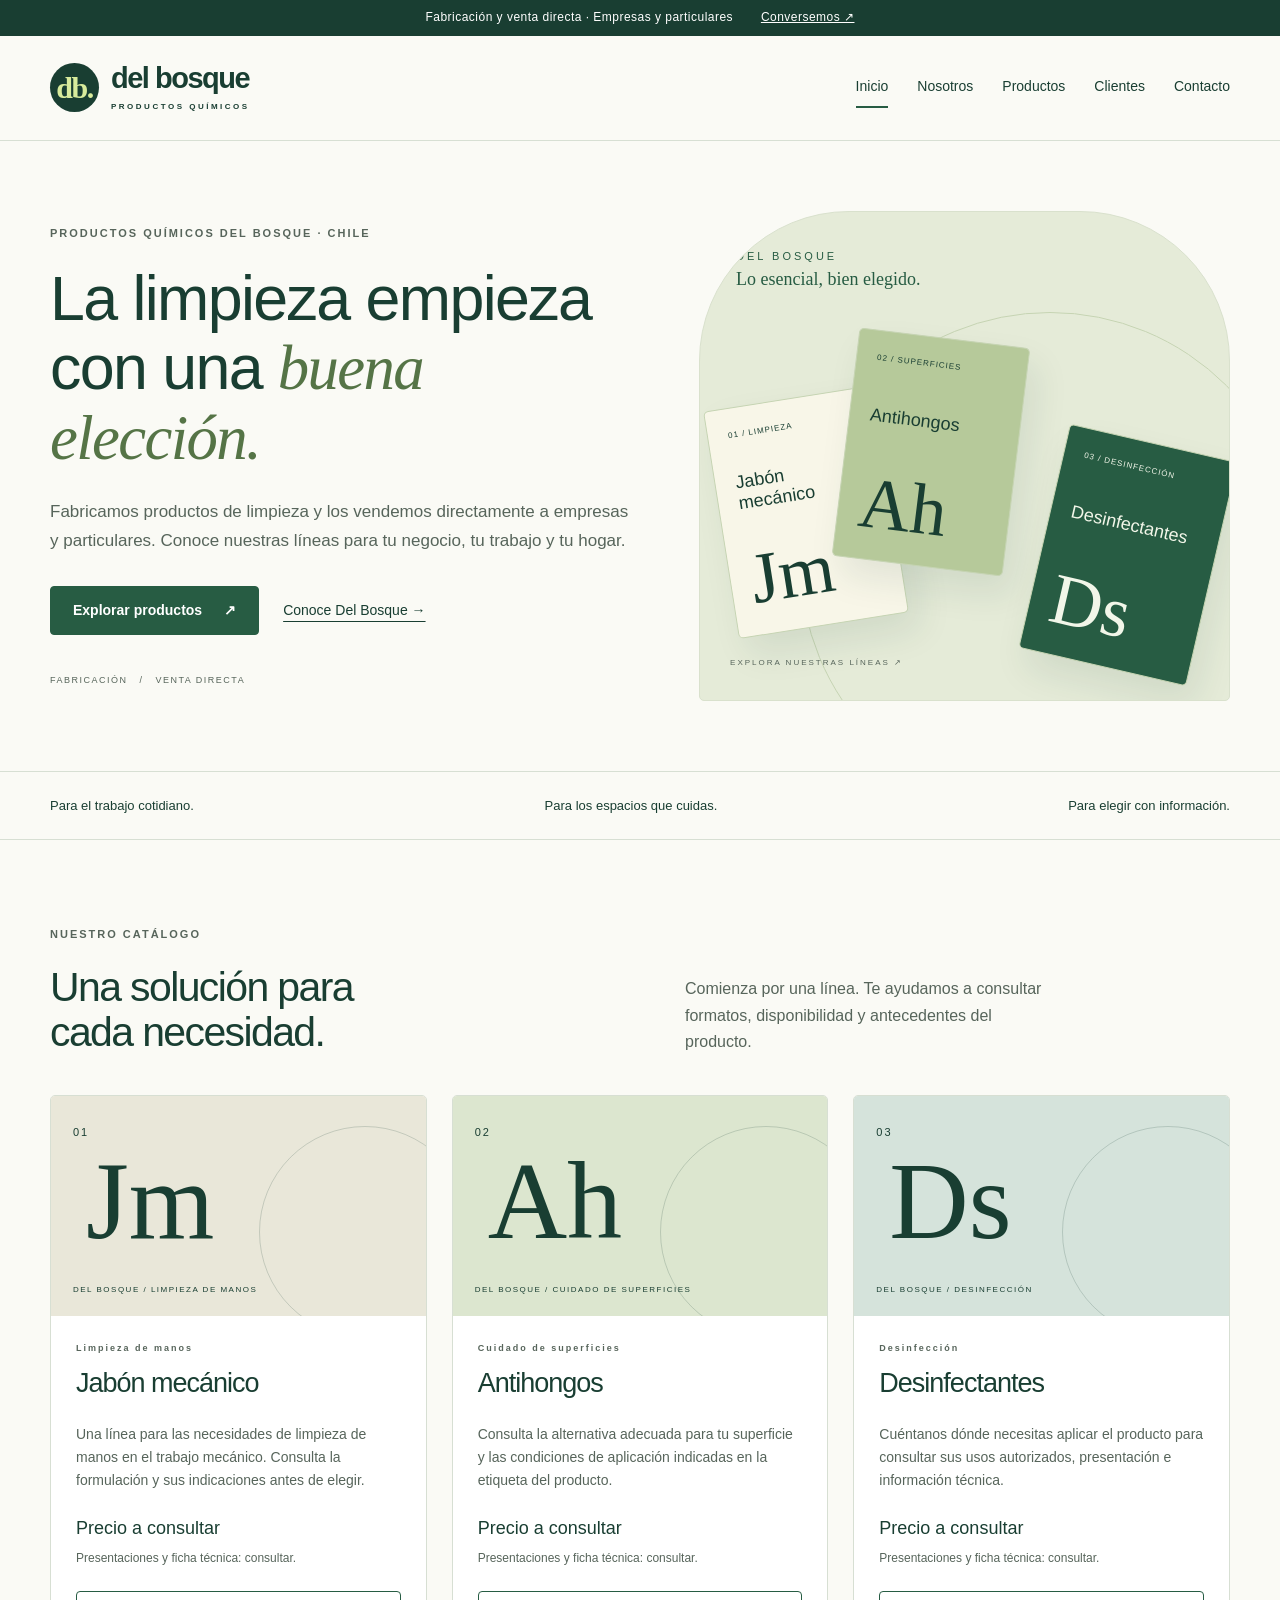
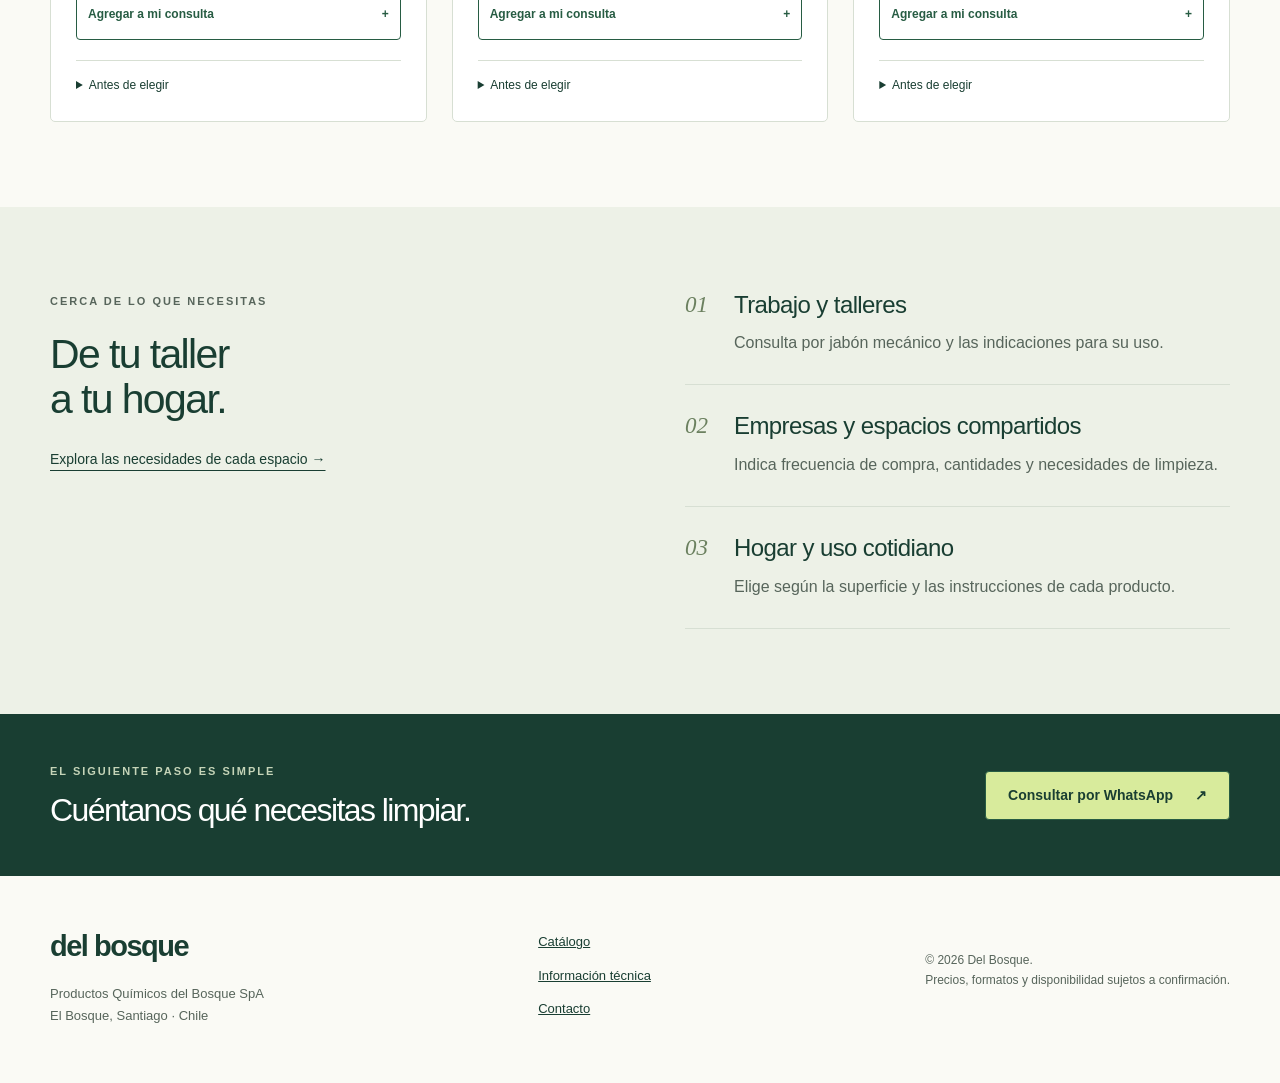
==== commit 18a754c9: "Clarify direct manufacturing and sales, confirm contact details and record pending brand inputs" ====
--- a/index.html
+++ b/index.html
@@ -1 +1 @@
-<!doctype html><html lang="es-CL"><head><meta charset="UTF-8"><meta name="viewport" content="width=device-width, initial-scale=1"><title>Limpieza para empresas y hogares | Del Bosque</title><meta name="description" content="Limpieza para empresas y hogares. Productos Químicos del Bosque: jabón mecánico, antihongos y desinfectantes. Consulta formatos y disponibilidad."><link rel="stylesheet" href="style.css"><script src="script.js" defer></script></head><body><a class="skip" href="#main">Saltar al contenido</a><div class="topbar">Productos de limpieza · Empresas y particulares <a href="contacto.html">Conversemos ↗</a></div><header class="site-header"><div class="container nav-wrap"><a class="brand" href="index.html" aria-label="Del Bosque, inicio"><span class="brand-icon" aria-hidden="true">db.</span><span>del bosque<small>PRODUCTOS QUÍMICOS</small></span></a><button class="menu-toggle" aria-expanded="false" aria-controls="navigation" hidden>Menú</button><nav id="navigation" aria-label="Navegación principal"><a href="index.html" aria-current="page">Inicio</a><a href="nosotros.html">Nosotros</a><a href="productos.html">Productos</a><a href="clientes.html">Clientes</a><a href="contacto.html">Contacto</a></nav></div></header><main id="main"><section class="hero container"><div><p class="eyebrow">PRODUCTOS QUÍMICOS DEL BOSQUE · CHILE</p><h1>La limpieza empieza con una <em>buena elección.</em></h1><p class="lead">Productos de limpieza para tu negocio, tu trabajo y tu hogar. Conoce nuestras líneas y conversemos sobre lo que necesitas.</p><div class="actions"><a class="button" href="productos.html">Explorar productos <span>↗</span></a><a class="text-link" href="nosotros.html">Conoce Del Bosque →</a></div><p class="hero-note">EMPRESAS Y PARTICULARES &nbsp; / &nbsp; CONTACTO DIRECTO</p></div><div class="hero-art" aria-label="Composición gráfica de las tres líneas de productos"><div class="orbit"></div><p class="art-top">DEL BOSQUE<br><small>Lo esencial, bien elegido.</small></p><div class="sample sample-one"><span>01 / LIMPIEZA</span><strong>Jabón<br>mecánico</strong><b>Jm</b></div><div class="sample sample-two"><span>02 / SUPERFICIES</span><strong>Antihongos</strong><b>Ah</b></div><div class="sample sample-three"><span>03 / DESINFECCIÓN</span><strong>Desinfectantes</strong><b>Ds</b></div><p class="art-bottom">EXPLORA NUESTRAS LÍNEAS ↗</p></div></section><div class="ribbon"><div class="container"><span>Para el trabajo cotidiano.</span><span>Para los espacios que cuidas.</span><span>Para elegir con información.</span></div></div><section class="container section"><div class="section-heading"><div><p class="eyebrow">NUESTRO CATÁLOGO</p><h2>Una solución para<br>cada necesidad.</h2></div><p>Comienza por una línea. Te ayudamos a consultar formatos, disponibilidad y antecedentes del producto.</p></div><div class="product-grid"><article class="product-card" data-category="Limpieza de manos" data-name="Jabón mecánico"><div class="product-art art-0" aria-hidden="true"><span class="product-number">01</span><span class="product-letter">Jm</span><span class="art-caption">DEL BOSQUE / LIMPIEZA DE MANOS</span></div><div class="product-body"><p class="eyebrow">Limpieza de manos</p><h2>Jabón mecánico</h2><p>Una línea para las necesidades de limpieza de manos en el trabajo mecánico. Consulta la formulación y sus indicaciones antes de elegir.</p><p class="price">Precio a consultar</p><p class="small">Presentaciones y ficha técnica: consultar.</p><button class="button secondary add-product" data-id="jabon-mecanico" type="button">Agregar a mi consulta <span aria-hidden="true">+</span></button><details><summary>Antes de elegir</summary><p>Solicita la etiqueta, indicaciones de uso y documentación técnica correspondiente. La compatibilidad, dosificación y precauciones dependen del producto específico.</p></details></div></article><article class="product-card" data-category="Cuidado de superficies" data-name="Antihongos"><div class="product-art art-1" aria-hidden="true"><span class="product-number">02</span><span class="product-letter">Ah</span><span class="art-caption">DEL BOSQUE / CUIDADO DE SUPERFICIES</span></div><div class="product-body"><p class="eyebrow">Cuidado de superficies</p><h2>Antihongos</h2><p>Consulta la alternativa adecuada para tu superficie y las condiciones de aplicación indicadas en la etiqueta del producto.</p><p class="price">Precio a consultar</p><p class="small">Presentaciones y ficha técnica: consultar.</p><button class="button secondary add-product" data-id="antihongos" type="button">Agregar a mi consulta <span aria-hidden="true">+</span></button><details><summary>Antes de elegir</summary><p>Solicita la etiqueta, indicaciones de uso y documentación técnica correspondiente. La compatibilidad, dosificación y precauciones dependen del producto específico.</p></details></div></article><article class="product-card" data-category="Desinfección" data-name="Desinfectantes"><div class="product-art art-2" aria-hidden="true"><span class="product-number">03</span><span class="product-letter">Ds</span><span class="art-caption">DEL BOSQUE / DESINFECCIÓN</span></div><div class="product-body"><p class="eyebrow">Desinfección</p><h2>Desinfectantes</h2><p>Cuéntanos dónde necesitas aplicar el producto para consultar sus usos autorizados, presentación e información técnica.</p><p class="price">Precio a consultar</p><p class="small">Presentaciones y ficha técnica: consultar.</p><button class="button secondary add-product" data-id="desinfectantes" type="button">Agregar a mi consulta <span aria-hidden="true">+</span></button><details><summary>Antes de elegir</summary><p>Solicita la etiqueta, indicaciones de uso y documentación técnica correspondiente. La compatibilidad, dosificación y precauciones dependen del producto específico.</p></details></div></article></div></section><section class="soft section"><div class="container split"><div><p class="eyebrow">CERCA DE LO QUE NECESITAS</p><h2>De tu taller<br>a tu hogar.</h2><a class="text-link" href="clientes.html">Explora las necesidades de cada espacio →</a></div><div class="rows"><article><span>01</span><div><h3>Trabajo y talleres</h3><p>Consulta por jabón mecánico y las indicaciones para su uso.</p></div></article><article><span>02</span><div><h3>Empresas y espacios compartidos</h3><p>Indica frecuencia de compra, cantidades y necesidades de limpieza.</p></div></article><article><span>03</span><div><h3>Hogar y uso cotidiano</h3><p>Elige según la superficie y las instrucciones de cada producto.</p></div></article></div></div></section></main><section class="closing"><div class="container"><div><p class="eyebrow">EL SIGUIENTE PASO ES SIMPLE</p><h2>Cuéntanos qué necesitas limpiar.</h2></div><a class="button" href="https://wa.me/56998220830?text=Hola%2C%20quisiera%20consultar%20por%20los%20productos%20Del%20Bosque." target="_blank" rel="noopener noreferrer">Consultar por WhatsApp <span aria-hidden="true">↗</span></a></div></section><footer class="container"><div><a class="brand" href="index.html">del bosque</a><p>Productos Químicos del Bosque SpA<br>El Bosque, Santiago · Chile</p></div><div><a href="productos.html">Catálogo</a><a href="informacion-tecnica.html">Información técnica</a><a href="contacto.html">Contacto</a></div><p class="small">© <span id="year">2026</span> Del Bosque.<br>Precios, formatos y disponibilidad sujetos a confirmación.</p></footer></body></html>+<!doctype html><html lang="es-CL"><head><meta charset="UTF-8"><meta name="viewport" content="width=device-width, initial-scale=1"><title>Limpieza para empresas y hogares | Del Bosque</title><meta name="description" content="Limpieza para empresas y hogares. Productos Químicos del Bosque: jabón mecánico, antihongos y desinfectantes. Consulta formatos y disponibilidad."><link rel="stylesheet" href="style.css"><script src="script.js" defer></script></head><body><a class="skip" href="#main">Saltar al contenido</a><div class="topbar">Fabricación y venta directa · Empresas y particulares <a href="contacto.html">Conversemos ↗</a></div><header class="site-header"><div class="container nav-wrap"><a class="brand" href="index.html" aria-label="Del Bosque, inicio"><span class="brand-icon" aria-hidden="true">db.</span><span>del bosque<small>PRODUCTOS QUÍMICOS</small></span></a><button class="menu-toggle" aria-expanded="false" aria-controls="navigation" hidden>Menú</button><nav id="navigation" aria-label="Navegación principal"><a href="index.html" aria-current="page">Inicio</a><a href="nosotros.html">Nosotros</a><a href="productos.html">Productos</a><a href="clientes.html">Clientes</a><a href="contacto.html">Contacto</a></nav></div></header><main id="main"><section class="hero container"><div><p class="eyebrow">PRODUCTOS QUÍMICOS DEL BOSQUE · CHILE</p><h1>La limpieza empieza con una <em>buena elección.</em></h1><p class="lead">Fabricamos productos de limpieza y los vendemos directamente a empresas y particulares. Conoce nuestras líneas para tu negocio, tu trabajo y tu hogar.</p><div class="actions"><a class="button" href="productos.html">Explorar productos <span>↗</span></a><a class="text-link" href="nosotros.html">Conoce Del Bosque →</a></div><p class="hero-note">FABRICACIÓN &nbsp; / &nbsp; VENTA DIRECTA</p></div><div class="hero-art" aria-label="Composición gráfica de las tres líneas de productos"><div class="orbit"></div><p class="art-top">DEL BOSQUE<br><small>Lo esencial, bien elegido.</small></p><div class="sample sample-one"><span>01 / LIMPIEZA</span><strong>Jabón<br>mecánico</strong><b>Jm</b></div><div class="sample sample-two"><span>02 / SUPERFICIES</span><strong>Antihongos</strong><b>Ah</b></div><div class="sample sample-three"><span>03 / DESINFECCIÓN</span><strong>Desinfectantes</strong><b>Ds</b></div><p class="art-bottom">EXPLORA NUESTRAS LÍNEAS ↗</p></div></section><div class="ribbon"><div class="container"><span>Para el trabajo cotidiano.</span><span>Para los espacios que cuidas.</span><span>Para elegir con información.</span></div></div><section class="container section"><div class="section-heading"><div><p class="eyebrow">NUESTRO CATÁLOGO</p><h2>Una solución para<br>cada necesidad.</h2></div><p>Comienza por una línea. Te ayudamos a consultar formatos, disponibilidad y antecedentes del producto.</p></div><div class="product-grid"><article class="product-card" data-category="Limpieza de manos" data-name="Jabón mecánico"><div class="product-art art-0" aria-hidden="true"><span class="product-number">01</span><span class="product-letter">Jm</span><span class="art-caption">DEL BOSQUE / LIMPIEZA DE MANOS</span></div><div class="product-body"><p class="eyebrow">Limpieza de manos</p><h2>Jabón mecánico</h2><p>Una línea para las necesidades de limpieza de manos en el trabajo mecánico. Consulta la formulación y sus indicaciones antes de elegir.</p><p class="price">Precio a consultar</p><p class="small">Presentaciones y ficha técnica: consultar.</p><button class="button secondary add-product" data-id="jabon-mecanico" type="button">Agregar a mi consulta <span aria-hidden="true">+</span></button><details><summary>Antes de elegir</summary><p>Solicita la etiqueta, indicaciones de uso y documentación técnica correspondiente. La compatibilidad, dosificación y precauciones dependen del producto específico.</p></details></div></article><article class="product-card" data-category="Cuidado de superficies" data-name="Antihongos"><div class="product-art art-1" aria-hidden="true"><span class="product-number">02</span><span class="product-letter">Ah</span><span class="art-caption">DEL BOSQUE / CUIDADO DE SUPERFICIES</span></div><div class="product-body"><p class="eyebrow">Cuidado de superficies</p><h2>Antihongos</h2><p>Consulta la alternativa adecuada para tu superficie y las condiciones de aplicación indicadas en la etiqueta del producto.</p><p class="price">Precio a consultar</p><p class="small">Presentaciones y ficha técnica: consultar.</p><button class="button secondary add-product" data-id="antihongos" type="button">Agregar a mi consulta <span aria-hidden="true">+</span></button><details><summary>Antes de elegir</summary><p>Solicita la etiqueta, indicaciones de uso y documentación técnica correspondiente. La compatibilidad, dosificación y precauciones dependen del producto específico.</p></details></div></article><article class="product-card" data-category="Desinfección" data-name="Desinfectantes"><div class="product-art art-2" aria-hidden="true"><span class="product-number">03</span><span class="product-letter">Ds</span><span class="art-caption">DEL BOSQUE / DESINFECCIÓN</span></div><div class="product-body"><p class="eyebrow">Desinfección</p><h2>Desinfectantes</h2><p>Cuéntanos dónde necesitas aplicar el producto para consultar sus usos autorizados, presentación e información técnica.</p><p class="price">Precio a consultar</p><p class="small">Presentaciones y ficha técnica: consultar.</p><button class="button secondary add-product" data-id="desinfectantes" type="button">Agregar a mi consulta <span aria-hidden="true">+</span></button><details><summary>Antes de elegir</summary><p>Solicita la etiqueta, indicaciones de uso y documentación técnica correspondiente. La compatibilidad, dosificación y precauciones dependen del producto específico.</p></details></div></article></div></section><section class="soft section"><div class="container split"><div><p class="eyebrow">CERCA DE LO QUE NECESITAS</p><h2>De tu taller<br>a tu hogar.</h2><a class="text-link" href="clientes.html">Explora las necesidades de cada espacio →</a></div><div class="rows"><article><span>01</span><div><h3>Trabajo y talleres</h3><p>Consulta por jabón mecánico y las indicaciones para su uso.</p></div></article><article><span>02</span><div><h3>Empresas y espacios compartidos</h3><p>Indica frecuencia de compra, cantidades y necesidades de limpieza.</p></div></article><article><span>03</span><div><h3>Hogar y uso cotidiano</h3><p>Elige según la superficie y las instrucciones de cada producto.</p></div></article></div></div></section></main><section class="closing"><div class="container"><div><p class="eyebrow">EL SIGUIENTE PASO ES SIMPLE</p><h2>Cuéntanos qué necesitas limpiar.</h2></div><a class="button" href="https://wa.me/56998220830?text=Hola%2C%20quisiera%20consultar%20por%20los%20productos%20Del%20Bosque." target="_blank" rel="noopener noreferrer">Consultar por WhatsApp <span aria-hidden="true">↗</span></a></div></section><footer class="container"><div><a class="brand" href="index.html">del bosque</a><p>Productos Químicos del Bosque SpA<br>El Bosque, Santiago · Chile</p></div><div><a href="productos.html">Catálogo</a><a href="informacion-tecnica.html">Información técnica</a><a href="contacto.html">Contacto</a></div><p class="small">© <span id="year">2026</span> Del Bosque.<br>Precios, formatos y disponibilidad sujetos a confirmación.</p></footer></body></html>
